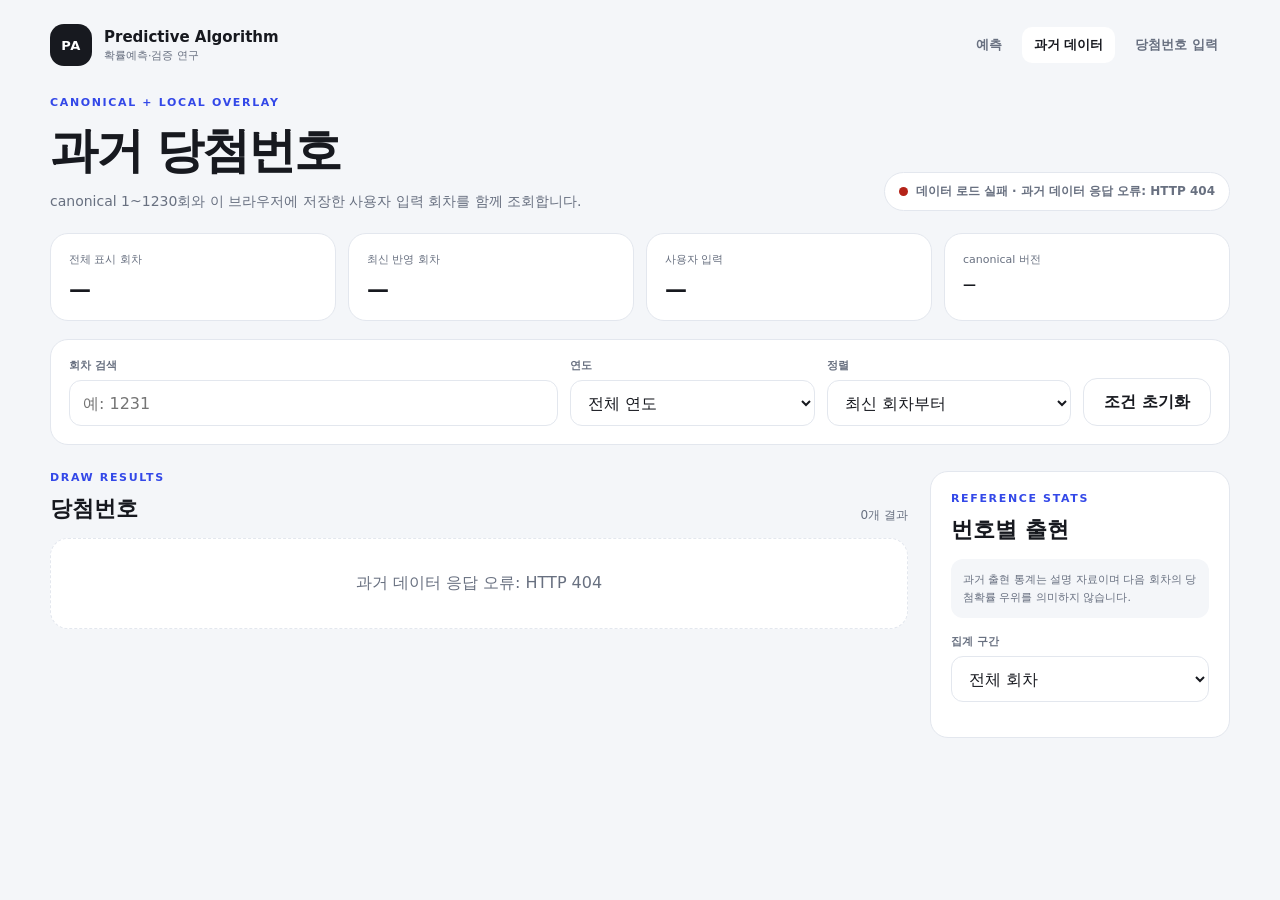
==== public/archive.html @ 0f7a4480 "Restore Production archive page" ====
<!doctype html>
<html lang="ko">
<head>
  <meta charset="utf-8">
  <meta name="viewport" content="width=device-width, initial-scale=1">
  <meta name="description" content="대한민국 로또 6/45 과거 당첨번호 아카이브">
  <title>과거 데이터 · Predictive Algorithm</title>
  <link rel="stylesheet" href="./assets/css/app.css">
</head>
<body>
  <main class="shell">
    <header class="topbar">
      <a class="brand" href="./index.html"><span class="brand-mark">PA</span><span><strong>Predictive Algorithm</strong><small>확률예측·검증 연구</small></span></a>
      <nav class="nav" aria-label="주요 메뉴"><a href="./index.html">예측</a><a href="./archive.html" aria-current="page">과거 데이터</a><a href="./update.html">당첨번호 입력</a></nav>
    </header>

    <section class="page-header" aria-labelledby="archive-title">
      <div><p class="eyebrow">CANONICAL + LOCAL OVERLAY</p><h1 id="archive-title">과거 당첨번호</h1><p>canonical 1~1230회와 이 브라우저에 저장한 사용자 입력 회차를 함께 조회합니다.</p></div>
      <div class="data-status" id="data-status" aria-live="polite"><span class="status-dot"></span> 데이터 불러오는 중</div>
    </section>

    <section class="summary-grid" aria-label="데이터 요약">
      <article class="summary-card"><span>전체 표시 회차</span><strong id="summary-count">—</strong></article>
      <article class="summary-card"><span>최신 반영 회차</span><strong id="summary-latest">—</strong></article>
      <article class="summary-card"><span>사용자 입력</span><strong id="summary-overlay">—</strong></article>
      <article class="summary-card"><span>canonical 버전</span><strong class="summary-version" id="summary-version">—</strong></article>
    </section>

    <section class="control-panel" aria-label="검색 및 정렬">
      <label class="field search-field"><span>회차 검색</span><input id="draw-search" inputmode="numeric" type="search" placeholder="예: 1231" autocomplete="off"></label>
      <label class="field"><span>연도</span><select id="year-filter"><option value="all">전체 연도</option></select></label>
      <label class="field"><span>정렬</span><select id="sort-order"><option value="desc">최신 회차부터</option><option value="asc">1회부터</option></select></label>
      <button class="ghost-button" id="reset-filter" type="button">조건 초기화</button>
    </section>

    <section class="archive-layout">
      <div>
        <div class="section-heading"><div><p class="eyebrow">DRAW RESULTS</p><h2>당첨번호</h2></div><span id="visible-count">0개 결과</span></div>
        <div class="draw-list" id="draw-list" aria-live="polite"></div>
        <button class="load-more" id="load-more" type="button" hidden>더 보기</button>
      </div>
      <aside class="statistics-panel" aria-label="번호별 통계">
        <div class="section-heading"><div><p class="eyebrow">REFERENCE STATS</p><h2>번호별 출현</h2></div></div>
        <p class="panel-notice">과거 출현 통계는 설명 자료이며 다음 회차의 당첨확률 우위를 의미하지 않습니다.</p>
        <label class="field"><span>집계 구간</span><select id="stat-window"><option value="all">전체 회차</option><option value="52">최근 52회</option><option value="30">최근 30회</option><option value="10">최근 10회</option></select></label>
        <div class="frequency-grid" id="frequency-grid"></div>
      </aside>
    </section>

    <template id="draw-card-template">
      <article class="draw-card">
        <div class="draw-card-head"><div><strong class="draw-number"></strong><time class="draw-date"></time></div><span class="verification-badge"></span></div>
        <div class="ball-row main-balls" aria-label="당첨번호"></div>
        <div class="bonus-row"><span>보너스</span><div class="ball-row bonus-ball"></div></div>
        <details class="draw-details"><summary>데이터 상세 보기</summary><dl><div><dt>출처</dt><dd class="draw-source"></dd></div><div><dt>상태</dt><dd class="draw-status"></dd></div><div><dt>체크섬</dt><dd class="draw-checksum"></dd></div></dl></details>
      </article>
    </template>
  </main>
  <script src="./assets/js/data-store.js"></script>
  <script src="./assets/js/archive.js"></script>
</body>
</html>
---- public/assets/css/app.css ----
:root {
  color-scheme: light;
  --ink: #17191f;
  --muted: #687080;
  --line: #e3e7ee;
  --surface: #ffffff;
  --surface-soft: #f4f6f9;
  --accent: #3348e8;
  --accent-dark: #2434bd;
  --success: #167b52;
  --warning: #956000;
  --danger: #b42318;
  --shadow: 0 18px 48px rgba(26, 31, 47, 0.08);
  --radius-lg: 28px;
  --radius-md: 18px;
  --radius-sm: 12px;
  --ball-yellow: #f4c84b;
  --ball-blue: #5ba2e6;
  --ball-red: #ef6767;
  --ball-gray: #8e96a3;
  --ball-green: #55ae72;
}

* { box-sizing: border-box; }
html { font-family: Pretendard, "Noto Sans KR", system-ui, -apple-system, BlinkMacSystemFont, "Segoe UI", sans-serif; background: var(--surface-soft); color: var(--ink); }
body { margin: 0; min-width: 320px; }
a { color: inherit; }
button, input, select { font: inherit; }
button, a { -webkit-tap-highlight-color: transparent; }
button { cursor: pointer; }
.hidden { display: none !important; }

.shell { width: min(1180px, calc(100% - 32px)); margin: 0 auto; padding: 24px 0 72px; }
.topbar { display: flex; align-items: center; justify-content: space-between; gap: 20px; margin-bottom: 30px; }
.brand { display: inline-flex; align-items: center; gap: 12px; text-decoration: none; }
.brand-mark { display: grid; place-items: center; width: 42px; height: 42px; border-radius: 14px; background: var(--ink); color: white; font-weight: 900; font-size: 13px; letter-spacing: .04em; }
.brand strong, .brand small { display: block; }
.brand strong { font-size: 15px; }
.brand small { margin-top: 2px; color: var(--muted); font-size: 11px; }
.nav { display: flex; align-items: center; gap: 8px; }
.nav a { padding: 9px 12px; border-radius: 10px; color: var(--muted); font-size: 13px; font-weight: 800; text-decoration: none; }
.nav a:hover, .nav a[aria-current="page"] { background: white; color: var(--ink); }

.hero-card { padding: clamp(30px, 6vw, 72px); border-radius: var(--radius-lg); background: linear-gradient(145deg, #17191f 0%, #292f3e 100%); color: white; box-shadow: var(--shadow); text-align: center; }
.eyebrow { margin: 0 0 10px; color: var(--accent); font-size: 11px; font-weight: 900; letter-spacing: .15em; text-transform: uppercase; }
.hero-card .eyebrow { color: #aab4ff; }
.hero-card h1 { margin: 0; font-size: clamp(34px, 7vw, 66px); letter-spacing: -.055em; line-height: 1.08; }
.hero-meta { display: flex; justify-content: center; flex-wrap: wrap; gap: 8px 18px; margin: 16px 0 0; color: #c8ccd6; font-size: 13px; }
.hero-copy { max-width: 680px; margin: 26px auto; color: #dadee7; line-height: 1.8; font-size: 14px; }
.hero-actions { display: flex; justify-content: center; flex-wrap: wrap; gap: 10px; }

.primary-button, .secondary-button, .ghost-button, .danger-button, .load-more { min-height: 48px; padding: 0 20px; border-radius: 14px; font-weight: 900; transition: transform .16s ease, opacity .16s ease, background .16s ease; }
.primary-button { border: 0; background: var(--accent); color: white; }
.primary-button:hover:not(:disabled) { transform: translateY(-2px); background: var(--accent-dark); }
.primary-button:disabled { cursor: not-allowed; opacity: .55; }
.secondary-button { display: inline-flex; align-items: center; justify-content: center; border: 1px solid rgba(255,255,255,.2); color: white; text-decoration: none; }
.ghost-button { border: 1px solid var(--line); background: white; color: var(--ink); }
.danger-button { border: 1px solid #f4c7c3; background: #fff3f2; color: var(--danger); }

.status-strip { display: flex; justify-content: space-between; align-items: center; gap: 18px; margin-top: 16px; padding: 16px 18px; border: 1px solid var(--line); border-radius: var(--radius-md); background: white; }
.status-main { display: flex; align-items: center; gap: 10px; }
.status-dot { width: 9px; height: 9px; border-radius: 50%; background: #b8bdc7; }
.status-strip.ready .status-dot { background: var(--success); }
.status-strip.error .status-dot { background: var(--danger); }
.status-copy strong { display: block; font-size: 13px; }
.status-copy span { display: block; margin-top: 2px; color: var(--muted); font-size: 11px; }
.status-side { color: var(--muted); font-size: 12px; text-align: right; }

.panel { margin-top: 18px; padding: clamp(20px, 4vw, 30px); border: 1px solid var(--line); border-radius: var(--radius-lg); background: white; box-shadow: var(--shadow); }
.panel-head { display: flex; justify-content: space-between; align-items: end; gap: 18px; margin-bottom: 18px; }
.panel-head h2 { margin: 0; font-size: 23px; letter-spacing: -.03em; }
.panel-head p { margin: 6px 0 0; color: var(--muted); font-size: 13px; }
.panel-label { color: var(--muted); font-size: 12px; }

.result-grid { display: grid; gap: 12px; }
.result-row { display: grid; grid-template-columns: 58px minmax(0, 1fr); gap: 14px; align-items: center; padding: 16px; border: 1px solid var(--line); border-radius: 14px; background: #fafbfc; }
.result-rank { display: grid; place-items: center; width: 48px; height: 48px; border-radius: 14px; background: #e9edff; color: var(--accent); font-size: 12px; font-weight: 900; }
.ball-row { display: flex; flex-wrap: wrap; gap: 9px; }
.lotto-ball { display: inline-grid; place-items: center; width: 42px; height: 42px; border-radius: 50%; color: white; font-size: 14px; font-weight: 900; box-shadow: inset 0 -3px 0 rgba(0,0,0,.09), 0 6px 13px rgba(25,29,40,.11); }
.ball-yellow { background: var(--ball-yellow); color: #3b310e; }
.ball-blue { background: var(--ball-blue); }
.ball-red { background: var(--ball-red); }
.ball-gray { background: var(--ball-gray); }
.ball-green { background: var(--ball-green); }

.meta-grid { display: grid; grid-template-columns: repeat(2, minmax(0,1fr)); gap: 10px; margin-top: 16px; }
.meta-item { padding: 14px; border: 1px solid var(--line); border-radius: 12px; background: var(--surface-soft); }
.meta-item span { display: block; color: var(--muted); font-size: 11px; font-weight: 800; }
.meta-item strong { display: block; margin-top: 6px; overflow-wrap: anywhere; font-size: 13px; }
.hash { font-family: ui-monospace, SFMono-Regular, Menlo, Consolas, monospace; }
.notice { margin-top: 16px; padding: 15px; border-radius: 13px; background: #fff6df; color: var(--warning); font-size: 12px; line-height: 1.7; }
.error-box { margin-top: 16px; padding: 16px; border: 1px solid #f0b9b4; border-radius: 13px; background: #fff2f1; color: var(--danger); font-size: 13px; }

.page-header { display: flex; justify-content: space-between; align-items: end; gap: 24px; margin-bottom: 22px; }
.page-header h1 { margin: 0; font-size: clamp(30px, 5vw, 48px); letter-spacing: -.045em; }
.page-header p:not(.eyebrow) { margin: 10px 0 0; color: var(--muted); font-size: 14px; }
.data-status { display: inline-flex; align-items: center; gap: 8px; flex: 0 0 auto; padding: 10px 14px; border: 1px solid var(--line); border-radius: 999px; background: white; color: var(--muted); font-size: 12px; font-weight: 800; }
.data-status.ready .status-dot { background: var(--success); }
.data-status.error .status-dot { background: var(--danger); }

.summary-grid { display: grid; grid-template-columns: repeat(4, 1fr); gap: 12px; margin-bottom: 18px; }
.summary-card { padding: 18px; border: 1px solid var(--line); border-radius: var(--radius-md); background: white; }
.summary-card span { display: block; color: var(--muted); font-size: 11px; }
.summary-card strong { display: block; margin-top: 10px; font-size: 22px; letter-spacing: -.03em; }
.summary-card .summary-version { font-size: 13px; letter-spacing: 0; word-break: break-all; }

.control-panel { display: grid; grid-template-columns: 2fr 1fr 1fr auto; gap: 12px; align-items: end; margin-bottom: 26px; padding: 18px; border: 1px solid var(--line); border-radius: var(--radius-md); background: white; }
.field { display: grid; gap: 7px; }
.field > span { color: var(--muted); font-size: 11px; font-weight: 900; }
.field input, .field select { width: 100%; min-height: 46px; padding: 0 13px; border: 1px solid var(--line); border-radius: 12px; background: white; color: var(--ink); outline: none; }
.field input:focus, .field select:focus { border-color: var(--accent); box-shadow: 0 0 0 3px rgba(51,72,232,.1); }

.archive-layout { display: grid; grid-template-columns: minmax(0,1fr) 300px; gap: 22px; align-items: start; }
.section-heading { display: flex; justify-content: space-between; align-items: end; margin-bottom: 14px; }
.section-heading h2 { margin: 0; font-size: 22px; }
.section-heading > span { color: var(--muted); font-size: 12px; }
.draw-list { display: grid; gap: 12px; }
.draw-card { padding: 19px; border: 1px solid var(--line); border-radius: var(--radius-md); background: white; box-shadow: 0 6px 22px rgba(26,31,47,.035); }
.draw-card.user-overlay { border-color: #bdc7ff; background: #fbfbff; }
.draw-card-head { display: flex; justify-content: space-between; gap: 16px; margin-bottom: 16px; }
.draw-number { display: block; font-size: 18px; }
.draw-date { display: block; margin-top: 4px; color: var(--muted); font-size: 12px; }
.verification-badge { display: inline-flex; align-items: center; min-height: 26px; padding: 0 9px; border-radius: 999px; background: #fff4d8; color: var(--warning); font-size: 10px; font-weight: 900; }
.verification-badge.overlay { background: #e9edff; color: var(--accent-dark); }
.bonus-row { display: flex; align-items: center; gap: 12px; margin-top: 13px; }
.bonus-row > span { color: var(--muted); font-size: 11px; font-weight: 900; }
.bonus-row .lotto-ball { width: 34px; height: 34px; font-size: 12px; }
.draw-details { margin-top: 16px; padding-top: 13px; border-top: 1px solid var(--line); }
.draw-details summary { cursor: pointer; color: var(--muted); font-size: 12px; font-weight: 800; }
.draw-details dl { display: grid; gap: 7px; margin: 12px 0 0; }
.draw-details dl div { display: grid; grid-template-columns: 80px minmax(0,1fr); gap: 12px; }
.draw-details dt { color: var(--muted); font-size: 11px; }
.draw-details dd { margin: 0; font-size: 11px; overflow-wrap: anywhere; }
.load-more { width: 100%; margin-top: 14px; border: 1px solid var(--line); background: white; color: var(--ink); }
.statistics-panel { position: sticky; top: 18px; padding: 20px; border: 1px solid var(--line); border-radius: var(--radius-md); background: white; }
.panel-notice { margin: 0 0 16px; padding: 12px; border-radius: 12px; background: var(--surface-soft); color: var(--muted); font-size: 11px; line-height: 1.6; }
.frequency-grid { display: grid; gap: 7px; margin-top: 15px; }
.frequency-item { display: grid; grid-template-columns: 28px minmax(0,1fr) 32px; align-items: center; gap: 8px; }
.frequency-number { display: grid; place-items: center; width: 28px; height: 28px; border-radius: 50%; color: white; font-size: 10px; font-weight: 900; }
.frequency-number.ball-yellow { color: #3b310e; }
.frequency-track { height: 7px; overflow: hidden; border-radius: 999px; background: #eceef2; }
.frequency-fill { height: 100%; border-radius: inherit; background: var(--accent); }
.frequency-count { color: var(--muted); font-size: 10px; text-align: right; }
.empty-state { padding: 34px 20px; border: 1px dashed var(--line); border-radius: var(--radius-md); text-align: center; color: var(--muted); background: white; }

.form-panel { padding: clamp(20px, 4vw, 30px); border: 1px solid var(--line); border-radius: var(--radius-lg); background: white; box-shadow: var(--shadow); }
.form-grid { display: grid; grid-template-columns: repeat(2, minmax(0,1fr)); gap: 14px; }
.number-inputs { display: grid; grid-template-columns: repeat(6, minmax(0,1fr)); gap: 8px; }
.number-inputs input { min-width: 0; text-align: center; }
.form-actions { display: flex; flex-wrap: wrap; gap: 10px; margin-top: 18px; }
.overlay-list { display: grid; gap: 10px; margin-top: 16px; }
.overlay-row { display: flex; justify-content: space-between; align-items: center; gap: 16px; padding: 14px; border: 1px solid var(--line); border-radius: 13px; background: var(--surface-soft); }
.overlay-row strong { display: block; font-size: 14px; }
.overlay-row span { display: block; margin-top: 3px; color: var(--muted); font-size: 11px; }

@media (max-width: 900px) {
  .summary-grid { grid-template-columns: repeat(2, 1fr); }
  .archive-layout { grid-template-columns: 1fr; }
  .statistics-panel { position: static; }
  .frequency-grid { grid-template-columns: repeat(2, 1fr); column-gap: 18px; }
}

@media (max-width: 680px) {
  .shell { width: min(100% - 20px, 1180px); padding-top: 16px; }
  .topbar { align-items: flex-start; }
  .nav { flex-wrap: wrap; justify-content: flex-end; }
  .status-strip, .page-header, .panel-head { align-items: flex-start; flex-direction: column; }
  .status-side { text-align: left; }
  .meta-grid, .form-grid { grid-template-columns: 1fr; }
  .summary-grid { grid-template-columns: repeat(2, 1fr); }
  .control-panel { grid-template-columns: 1fr 1fr; }
  .control-panel .search-field { grid-column: 1 / -1; }
  .number-inputs { grid-template-columns: repeat(3, 1fr); }
  .result-row { grid-template-columns: 44px minmax(0,1fr); padding: 14px; }
  .result-rank { width: 40px; height: 40px; }
  .lotto-ball { width: 38px; height: 38px; }
}

@media (max-width: 430px) {
  .nav a { padding: 7px 8px; font-size: 11px; }
  .control-panel { grid-template-columns: 1fr; }
  .control-panel .search-field { grid-column: auto; }
  .summary-card { padding: 14px; }
  .summary-card strong { font-size: 19px; }
  .ball-row { gap: 7px; }
  .lotto-ball { width: 35px; height: 35px; font-size: 13px; }
}
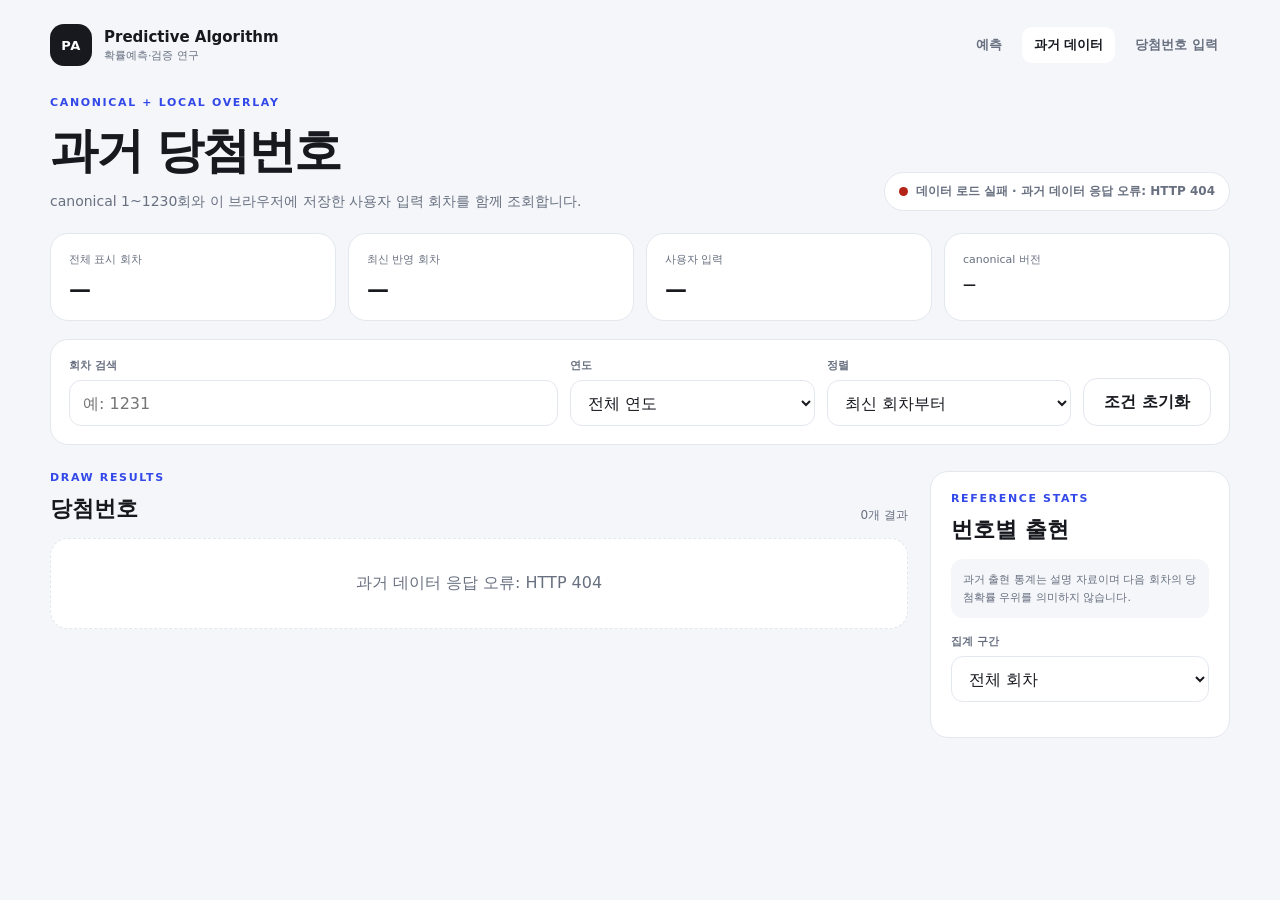
==== commit 1e21f861: "feat: shared server-side draw overlay via Supabase with local fallback Store manually entered draws " ====
--- a/public/archive.html
+++ b/public/archive.html
@@ -57,6 +57,7 @@
     </template>
   </main>
   <script src="./assets/js/data-store.js"></script>
+  <script src="./assets/js/overlay-store.js"></script>
   <script src="./assets/js/archive.js"></script>
 </body>
 </html>
